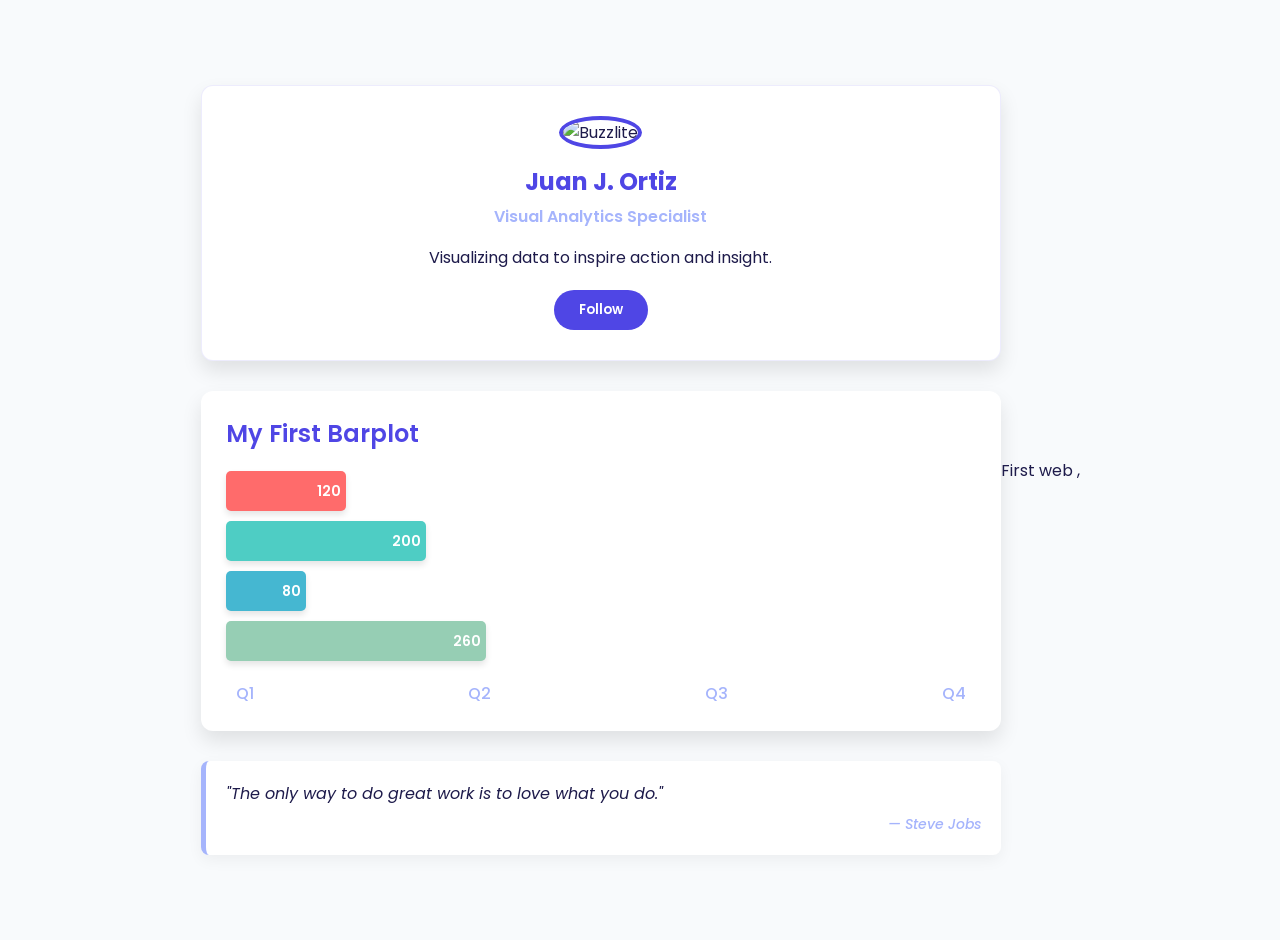
==== index.html @ 3d8ff2b3 "first website first files" ====
<!DOCTYPE html>
<html lang="en">
  <head>
    <meta charset="UTF-8" />
    <meta name="viewport" content="width=device-width, initial-scale=1.0" />
    <title>Buzzlite | Visual Analytics</title>
    <link rel="stylesheet" href="styles.css" />
    <link rel="preconnect" href="https://fonts.googleapis.com" />
    <link rel="preconnect" href="https://fonts.gstatic.com" crossorigin />
    <link href="https://fonts.googleapis.com/css2?family=Poppins:wght@300;400;600;700&display=swap" rel="stylesheet" />
  </head>
  <body>
    <div class="container">
      <div class="profile-card">
        <img
          src="https://picsum.photos/120/120"
          alt="Buzzlite"
          class="avatar"
        />
        <h2 class="name">Juan J. Ortiz</h2>
        <p class="title">Visual Analytics Specialist </p>
        <p class="bio">
          Visualizing data to inspire action and insight.
        </p>
        <button class="follow-btn">Follow</button>
      </div>

      <div class="chart-container">
        <h2 class="chart-title">My First Barplot</h2>
        <div id="chart"></div>
        <div class="chart-labels">
          <span>Q1</span>
          <span>Q2</span>
          <span>Q3</span>
          <span>Q4</span>
        </div>
      </div>

      <blockquote class="quote">
        "The only way to do great work is to love what you do."
        <cite>— Steve Jobs</cite>
      </blockquote>
    </div>
    <p> First web ,</p>
    <script>
      const data = [120, 200, 80, 260];
      const chart = document.getElementById("chart");
      const colors = ["#ff6b6b", "#4ecdc4", "#45b7d1", "#96ceb4"];

      data.forEach((value, index) => {
        const bar = document.createElement("div");
        bar.className = "bar";
        bar.style.width = `${value}px`;
        bar.style.backgroundColor = colors[index];
        bar.setAttribute("data-value", value);
        chart.appendChild(bar);
      });
    </script>
  </body>
</html>
---- styles.css ----
:root {
  --primary: #4f46e5; /* Indigo */
  --secondary: #a5b4fc; /* Light indigo */
  --dark: #1e1b4b; /* Dark indigo */
  --light: #f8fafc;
  --accent: #a5b4fc; /* Lighter indigo accent */
  --success: #10b981;
  --font-main: 'Poppins', sans-serif;
}

body {
  font-family: var(--font-main);
  background-color: var(--light);
  color: var(--dark);
  margin: 0;
  padding: 20px;
  display: flex;
  justify-content: center;
  align-items: center;
  min-height: 100vh;
}

.container {
  max-width: 800px;
  width: 100%;
  display: flex;
  flex-direction: column;
  gap: 30px;
}

.profile-card {
  background: white;
  border-radius: 12px;
  box-shadow: 0 10px 20px rgba(0, 0, 0, 0.1);
  padding: 30px;
  text-align: center;
  transition: transform 0.3s ease;
  border: 1px solid rgba(79, 70, 229, 0.1);
}

.profile-card:hover {
  transform: translateY(-5px);
  box-shadow: 0 14px 28px rgba(79, 70, 229, 0.2);
}

.avatar {
  border-radius: 50%;
  border: 4px solid var(--primary);
  margin-bottom: 15px;
  transition: border-color 0.3s ease;
}

.profile-card:hover .avatar {
  border-color: var(--accent);
}

.name {
  margin: 0;
  color: var(--primary);
  font-weight: 700;
  font-size: 24px;
}

.title {
  margin: 5px 0;
  color: var(--secondary);
  font-weight: 600;
  font-size: 16px;
}

.bio {
  color: var(--dark);
  margin-bottom: 20px;
  line-height: 1.6;
}

.follow-btn {
  background-color: var(--primary);
  color: white;
  border: none;
  padding: 10px 25px;
  border-radius: 50px;
  font-weight: 600;
  cursor: pointer;
  transition: all 0.3s ease;
  font-family: var(--font-main);
}

.follow-btn:hover {
  background-color: var(--accent);
  transform: scale(1.05);
}

.chart-container {
  background: white;
  border-radius: 12px;
  box-shadow: 0 10px 20px rgba(0, 0, 0, 0.1);
  padding: 25px;
}

.chart-title {
  margin-top: 0;
  color: var(--primary);
  font-weight: 600;
}

#chart {
  display: flex;
  flex-direction: column;
  gap: 10px;
  margin: 20px 0;
}

.bar {
  height: 40px;
  border-radius: 5px;
  transition: width 0.5s ease;
  position: relative;
  box-shadow: 0 4px 6px rgba(0, 0, 0, 0.1);
}

.bar::after {
  content: attr(data-value);
  position: absolute;
  right: 5px;
  top: 50%;
  transform: translateY(-50%);
  color: white;
  font-weight: 600;
  font-size: 14px;
}

.chart-labels {
  display: flex;
  justify-content: space-between;
  padding: 0 10px;
  color: var(--secondary);
  font-weight: 500;
}

.quote {
  background-color: white;
  border-left: 5px solid var(--accent);
  padding: 20px;
  margin: 0;
  font-style: italic;
  color: var(--dark);
  border-radius: 8px;
  box-shadow: 0 5px 15px rgba(0, 0, 0, 0.05);
}

cite {
  display: block;
  margin-top: 8px;
  font-size: 14px;
  color: var(--secondary);
  font-weight: 500;
  text-align: right;
}
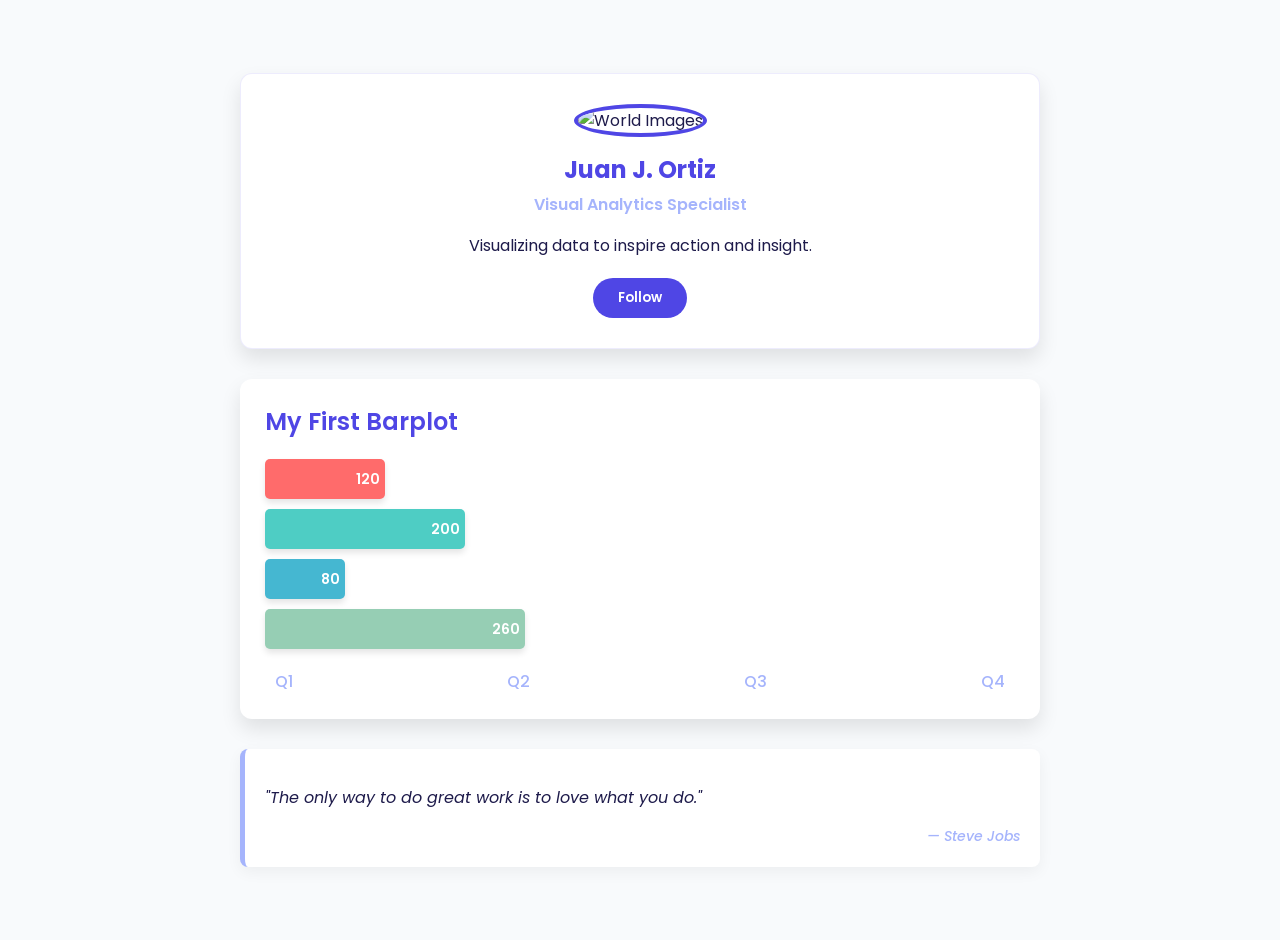
==== commit 5888c2c8: "my changes" ====
--- a/index.html
+++ b/index.html
@@ -3,45 +3,47 @@
   <head>
     <meta charset="UTF-8" />
     <meta name="viewport" content="width=device-width, initial-scale=1.0" />
-    <title>Buzzlite | Visual Analytics</title>
+    <meta name="description" content="Juan J. Ortiz - Visual Analytics Specialist" />
+    <title>Buzzlite | Visual Analytics Specialist</title>
     <link rel="stylesheet" href="styles.css" />
     <link rel="preconnect" href="https://fonts.googleapis.com" />
     <link rel="preconnect" href="https://fonts.gstatic.com" crossorigin />
     <link href="https://fonts.googleapis.com/css2?family=Poppins:wght@300;400;600;700&display=swap" rel="stylesheet" />
   </head>
   <body>
-    <div class="container">
-      <div class="profile-card">
+    <main class="container">
+      <section class="profile-card" aria-labelledby="profile-name">
         <img
           src="https://picsum.photos/120/120"
-          alt="Buzzlite"
+          alt="World Images"
           class="avatar"
+          width="120"
+          height="120"
         />
-        <h2 class="name">Juan J. Ortiz</h2>
-        <p class="title">Visual Analytics Specialist </p>
+        <h2 class="name" id="profile-name">Juan J. Ortiz</h2>
+        <p class="title">Visual Analytics Specialist</p>
         <p class="bio">
           Visualizing data to inspire action and insight.
         </p>
-        <button class="follow-btn">Follow</button>
-      </div>
+        <button class="follow-btn" aria-label="Follow Juan J. Ortiz">Follow</button>
+      </section>
 
-      <div class="chart-container">
-        <h2 class="chart-title">My First Barplot</h2>
-        <div id="chart"></div>
+      <section class="chart-container" aria-labelledby="chart-title">
+        <h2 class="chart-title" id="chart-title">My First Barplot</h2>
+        <div id="chart" role="img" aria-label="Bar chart showing quarterly data"></div>
         <div class="chart-labels">
           <span>Q1</span>
           <span>Q2</span>
           <span>Q3</span>
           <span>Q4</span>
         </div>
-      </div>
+      </section>
 
-      <blockquote class="quote">
-        "The only way to do great work is to love what you do."
+      <blockquote class="quote" cite="https://www.brainyquote.com/quotes/steve_jobs_100186">
+        <p>"The only way to do great work is to love what you do."</p>
         <cite>— Steve Jobs</cite>
       </blockquote>
-    </div>
-    <p> First web ,</p>
+    </main>
     <script>
       const data = [120, 200, 80, 260];
       const chart = document.getElementById("chart");
@@ -53,6 +55,7 @@
         bar.style.width = `${value}px`;
         bar.style.backgroundColor = colors[index];
         bar.setAttribute("data-value", value);
+        bar.setAttribute("aria-label", `Bar ${index + 1} with value ${value}`);
         chart.appendChild(bar);
       });
     </script>
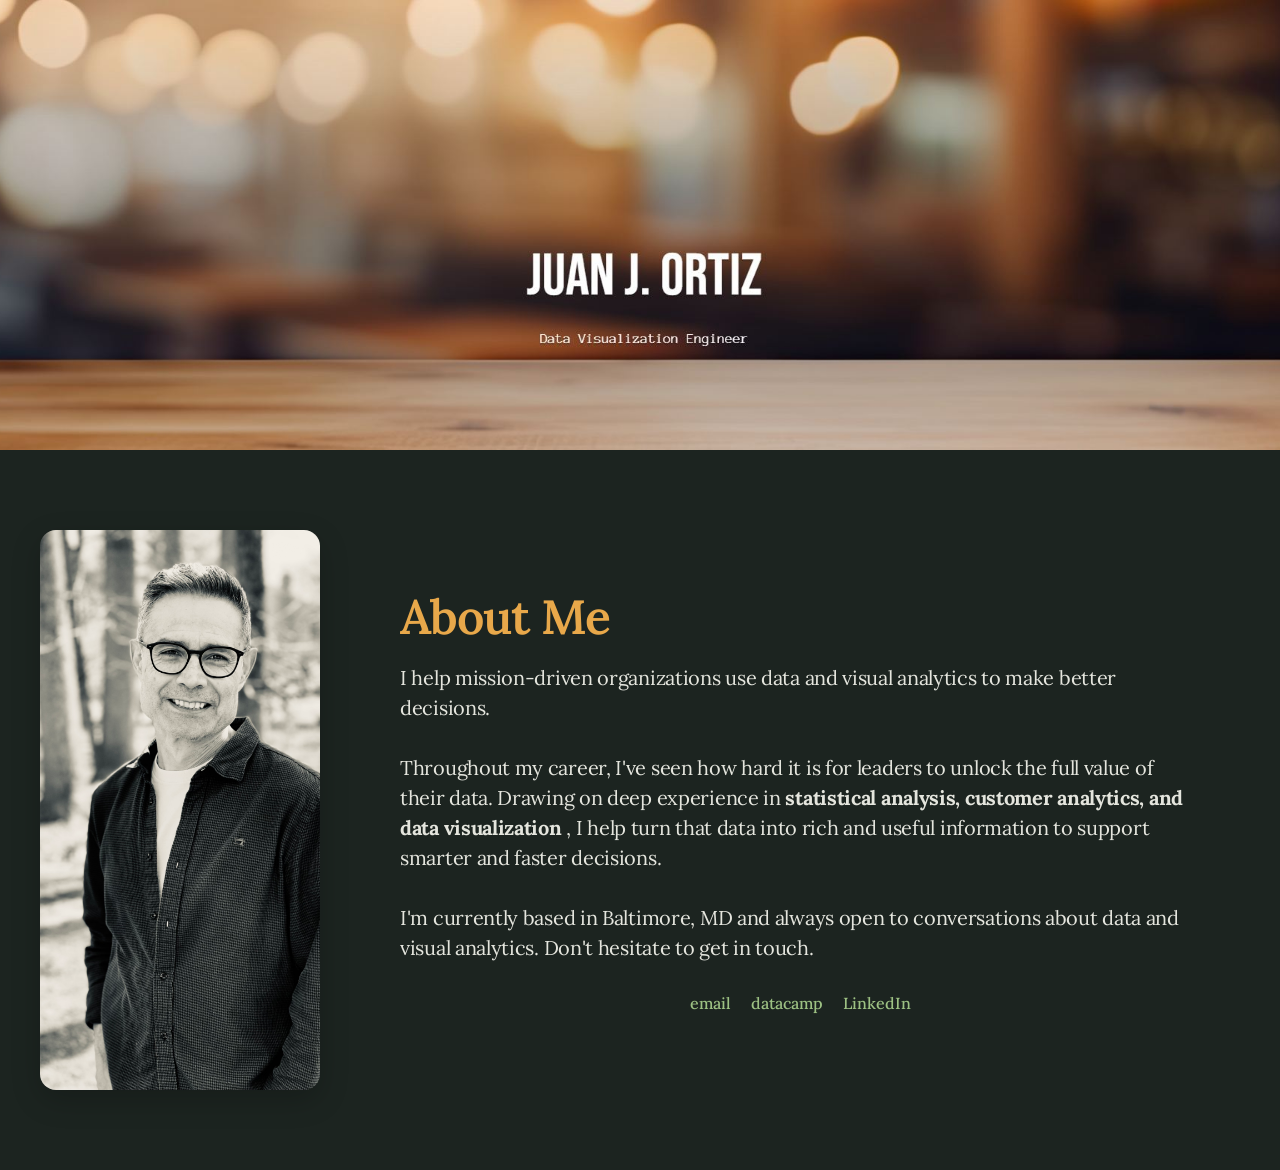
==== commit 7127a70c: "renamed index file" ====
--- a/index.html
+++ b/index.html
@@ -1,63 +1,40 @@
 <!DOCTYPE html>
 <html lang="en">
-  <head>
-    <meta charset="UTF-8" />
-    <meta name="viewport" content="width=device-width, initial-scale=1.0" />
-    <meta name="description" content="Juan J. Ortiz - Visual Analytics Specialist" />
-    <title>Buzzlite | Visual Analytics Specialist</title>
-    <link rel="stylesheet" href="styles.css" />
-    <link rel="preconnect" href="https://fonts.googleapis.com" />
-    <link rel="preconnect" href="https://fonts.gstatic.com" crossorigin />
-    <link href="https://fonts.googleapis.com/css2?family=Poppins:wght@300;400;600;700&display=swap" rel="stylesheet" />
-  </head>
-  <body>
-    <main class="container">
-      <section class="profile-card" aria-labelledby="profile-name">
-        <img
-          src="https://picsum.photos/120/120"
-          alt="World Images"
-          class="avatar"
-          width="120"
-          height="120"
-        />
-        <h2 class="name" id="profile-name">Juan J. Ortiz</h2>
-        <p class="title">Visual Analytics Specialist</p>
-        <p class="bio">
-          Visualizing data to inspire action and insight.
-        </p>
-        <button class="follow-btn" aria-label="Follow Juan J. Ortiz">Follow</button>
-      </section>
+<head>
+    <meta charset="UTF-8">
+    <meta name="viewport" content="width=device-width, initial-scale=1.0">
+    <meta name="description" content="Juan Ortiz - Data Visualization Engineer">
+    <title>Juan J. Ortiz</title>
+    <link rel="stylesheet" href="styles.css">
+    <link rel="preconnect" href="https://fonts.googleapis.com">
+    <link rel="preconnect" href="https://fonts.gstatic.com" crossorigin>
+    <link href="https://fonts.googleapis.com/css2?family=Lora:ital,wght@0,400;0,500;0,600;0,700;1,400;1,700&display=swap" rel="stylesheet">
+</head>
+<body>
+    <!-- Hero Section -->
+    <section class="hero-section"></section>
 
-      <section class="chart-container" aria-labelledby="chart-title">
-        <h2 class="chart-title" id="chart-title">My First Barplot</h2>
-        <div id="chart" role="img" aria-label="Bar chart showing quarterly data"></div>
-        <div class="chart-labels">
-          <span>Q1</span>
-          <span>Q2</span>
-          <span>Q3</span>
-          <span>Q4</span>
+    <!-- Content Section -->
+    <section class="content-section">
+        <img src="./assets/jjoo_bw.JPEG" alt="Juan J. Ortiz" class="avatar">
+        
+        <div class="content">
+            <h1>About Me</h1>
+            <p>I help mission-driven organizations use data and visual analytics to make better decisions.</p>
+            <p>
+                Throughout my career, I've seen how hard it is for leaders to unlock the full value 
+                of their data. Drawing on deep experience in <strong> statistical analysis, customer analytics, 
+                and data visualization </strong>, I help turn that data into rich and useful information to 
+                support smarter and faster decisions.
+            </p>
+            <p>I'm currently based in Baltimore, MD and always open to conversations about data and visual analytics.  
+                Don't hesitate to get in touch.</p>
+            <ul class="contact">
+                <li><a href="mailto:juanjortiz02@yahoo.com">email</a></li>
+                <li><a target="_blank" rel="noopener noreferrer" href="https://www.datacamp.com/portfolio/juanjortiz02">datacamp</a></li>
+                <li><a target="_blank" rel="noopener noreferrer" href="https://www.linkedin.com/in/buzzlite/">LinkedIn</a></li>
+            </ul>
         </div>
-      </section>
-
-      <blockquote class="quote" cite="https://www.brainyquote.com/quotes/steve_jobs_100186">
-        <p>"The only way to do great work is to love what you do."</p>
-        <cite>— Steve Jobs</cite>
-      </blockquote>
-    </main>
-    <script>
-      const data = [120, 200, 80, 260];
-      const chart = document.getElementById("chart");
-      const colors = ["#ff6b6b", "#4ecdc4", "#45b7d1", "#96ceb4"];
-
-      data.forEach((value, index) => {
-        const bar = document.createElement("div");
-        bar.className = "bar";
-        bar.style.width = `${value}px`;
-        bar.style.backgroundColor = colors[index];
-        bar.setAttribute("data-value", value);
-        bar.setAttribute("aria-label", `Bar ${index + 1} with value ${value}`);
-        chart.appendChild(bar);
-      });
-    </script>
-  </body>
+    </section>
+</body>
 </html>
--- a/styles.css
+++ b/styles.css
@@ -1,159 +1,121 @@
 :root {
-  --primary: #4f46e5; /* Indigo */
-  --secondary: #a5b4fc; /* Light indigo */
-  --dark: #1e1b4b; /* Dark indigo */
-  --light: #f8fafc;
-  --accent: #a5b4fc; /* Lighter indigo accent */
-  --success: #10b981;
-  --font-main: 'Poppins', sans-serif;
+  /* Color Palette */
+  --background: #1C2420;    /* Deep Forest */
+  --headings: #E8A84A;     /* Candle Light */
+  --body: #FAFAF2;         /* Ivory */
+  --accent: #9DC183;       /* Sage Green */
+  --library-green: #3D5C46; /* Moss Green */
+  --light: #FAFAF2;        /* Light text */
+
+  /* Typography */
+  --font-main: 'Lora', serif;
 }
 
+/* Base Styles */
 body {
   font-family: var(--font-main);
-  background-color: var(--light);
-  color: var(--dark);
   margin: 0;
-  padding: 20px;
+  padding: 0;
+  min-height: 100vh;
+  display: flex;
+  flex-direction: column;
+}
+
+/* Hero Section */
+.hero-section {
+  position: relative;
+  width: 100%;
+  height: 50vh;
+  min-height: 380px;
+  background-image: url('./assets/background_lights.jpg');
+  background-size: cover;
+  background-position: center;
   display: flex;
   justify-content: center;
   align-items: center;
-  min-height: 100vh;
 }
 
-.container {
-  max-width: 800px;
+/* Content Section */
+.content-section {
+  position: relative;
   width: 100%;
+  background-color: var(--background);
+  color: var(--body);
+  padding: 80px 20px;
   display: flex;
-  flex-direction: column;
-  gap: 30px;
+  flex-direction: row;
+  justify-content: center;
+  align-items: center;
+  flex: 1;
+  box-sizing: border-box;
 }
 
-.profile-card {
-  background: white;
-  border-radius: 12px;
-  box-shadow: 0 10px 20px rgba(0, 0, 0, 0.1);
-  padding: 30px;
-  text-align: center;
-  transition: transform 0.3s ease;
-  border: 1px solid rgba(79, 70, 229, 0.1);
+/* Avatar */
+.avatar {
+  border-radius: 16px;
+  border: none;
+  width: 280px;
+  height: 560px;
+  object-fit: cover;
+  object-position: center;
+  margin-right: 40px;
+  box-shadow: 0 10px 30px rgba(0, 0, 0, 0.2);
+  transition: all 0.3s ease;
+  position: relative;
+  z-index: 2;
 }
 
-.profile-card:hover {
-  transform: translateY(-5px);
-  box-shadow: 0 14px 28px rgba(79, 70, 229, 0.2);
+/* Content Container */
+.content {
+  position: relative;
+  z-index: 3;
+  text-align: left;
+  color: var(--light);
+  max-width: 800px;
+  padding: 40px;
 }
 
-.avatar {
-  border-radius: 50%;
-  border: 4px solid var(--primary);
-  margin-bottom: 15px;
-  transition: border-color 0.3s ease;
+.content h1 {
+  font-size: 3rem;
+  margin: 0;
+  font-weight: 600;
+  font-family: var(--font-main);
+  letter-spacing: -1px;
+  line-height: 1.1;
+  color: var(--headings);
 }
 
-.profile-card:hover .avatar {
-  border-color: var(--accent);
+.content p {
+  font-size: 1.25rem;
+  margin: 20px 0 30px;
+  opacity: 0.9;
+  font-family: var(--font-main);
+  font-weight: 400;
+  line-height: 1.5;
+  letter-spacing: -0.3px;
+  color: var(--body);
 }
 
-.name {
-  margin: 0;
-  color: var(--primary);
-  font-weight: 700;
-  font-size: 24px;
+/* Contact Links */
+.contact {
+  list-style: none;
+  padding: 0;
+  display: flex;
+  justify-content: center;
+  gap: 20px;
+  flex-wrap: wrap;
 }
 
-.title {
-  margin: 5px 0;
-  color: var(--secondary);
-  font-weight: 600;
-  font-size: 16px;
+.contact li a {
+  color: var(--accent);
+  text-decoration: none;
+  font-weight: 500;
+  transition: all 0.3s;
+  border-bottom: 2px solid transparent;
 }
 
-.bio {
-  color: var(--dark);
-  margin-bottom: 20px;
-  line-height: 1.6;
+.contact li a:hover {
+  color: var(--library-green);
+  transform: translateY(-2px);
+  border-bottom: 2px solid var(--library-green);
 }
-
-.follow-btn {
-  background-color: var(--primary);
-  color: white;
-  border: none;
-  padding: 10px 25px;
-  border-radius: 50px;
-  font-weight: 600;
-  cursor: pointer;
-  transition: all 0.3s ease;
-  font-family: var(--font-main);
-}
-
-.follow-btn:hover {
-  background-color: var(--accent);
-  transform: scale(1.05);
-}
-
-.chart-container {
-  background: white;
-  border-radius: 12px;
-  box-shadow: 0 10px 20px rgba(0, 0, 0, 0.1);
-  padding: 25px;
-}
-
-.chart-title {
-  margin-top: 0;
-  color: var(--primary);
-  font-weight: 600;
-}
-
-#chart {
-  display: flex;
-  flex-direction: column;
-  gap: 10px;
-  margin: 20px 0;
-}
-
-.bar {
-  height: 40px;
-  border-radius: 5px;
-  transition: width 0.5s ease;
-  position: relative;
-  box-shadow: 0 4px 6px rgba(0, 0, 0, 0.1);
-}
-
-.bar::after {
-  content: attr(data-value);
-  position: absolute;
-  right: 5px;
-  top: 50%;
-  transform: translateY(-50%);
-  color: white;
-  font-weight: 600;
-  font-size: 14px;
-}
-
-.chart-labels {
-  display: flex;
-  justify-content: space-between;
-  padding: 0 10px;
-  color: var(--secondary);
-  font-weight: 500;
-}
-
-.quote {
-  background-color: white;
-  border-left: 5px solid var(--accent);
-  padding: 20px;
-  margin: 0;
-  font-style: italic;
-  color: var(--dark);
-  border-radius: 8px;
-  box-shadow: 0 5px 15px rgba(0, 0, 0, 0.05);
-}
-
-cite {
-  display: block;
-  margin-top: 8px;
-  font-size: 14px;
-  color: var(--secondary);
-  font-weight: 500;
-  text-align: right;
-}
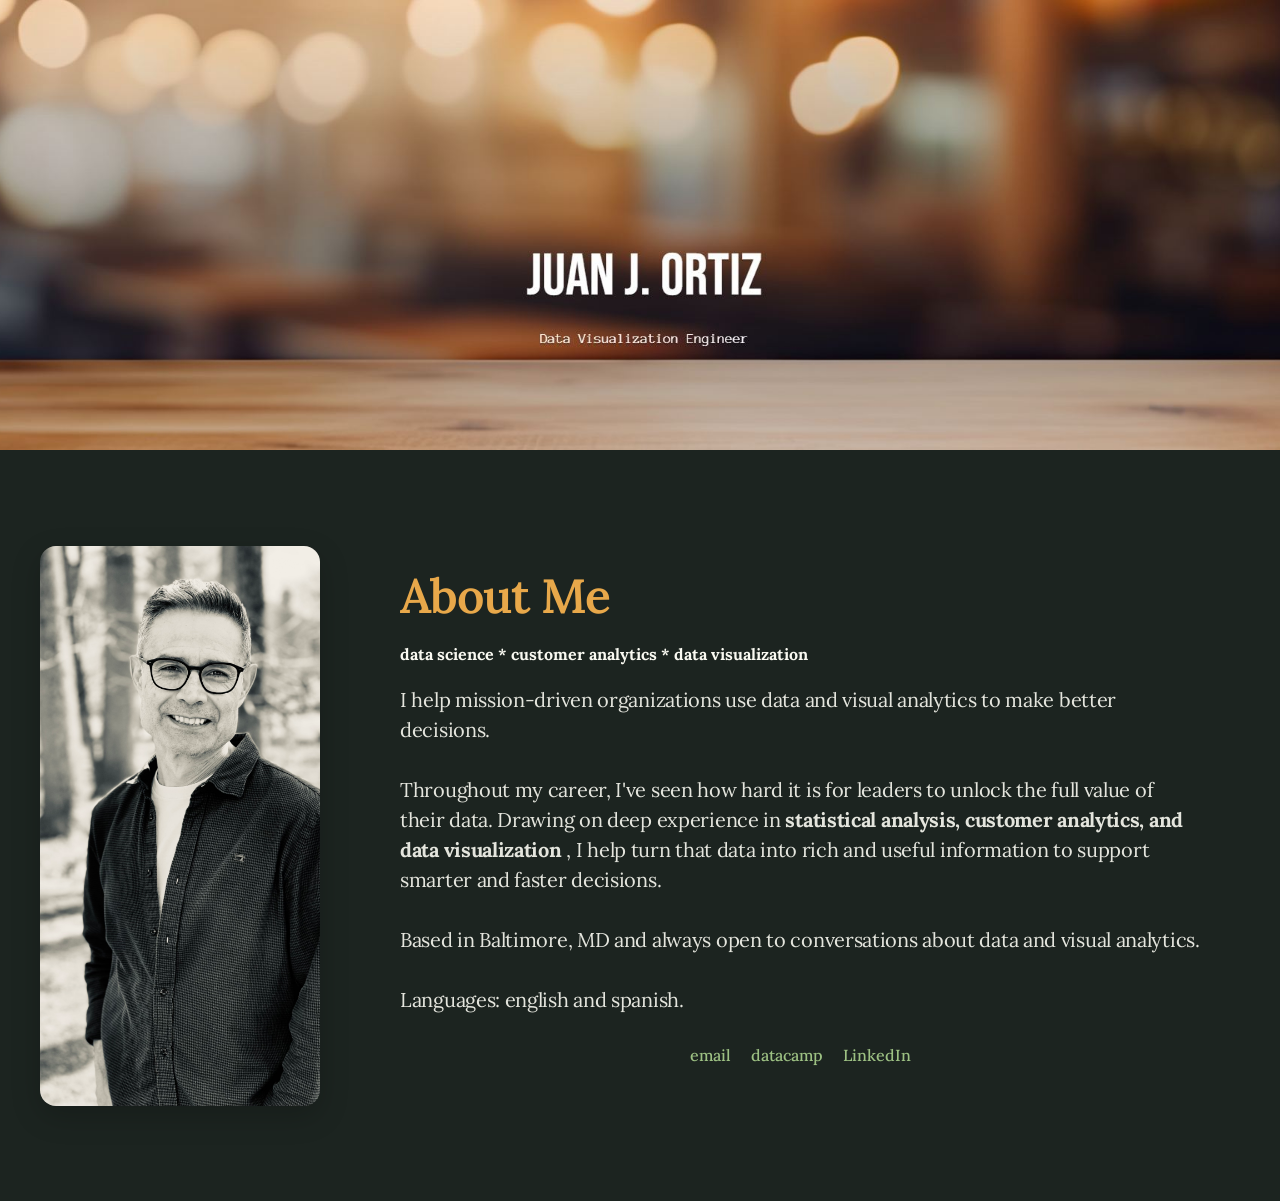
==== commit 1bca30d5: "add languages" ====
--- a/index.html
+++ b/index.html
@@ -20,6 +20,7 @@
         
         <div class="content">
             <h1>About Me</h1>
+            <h4>data science * customer analytics * data visualization</h4>
             <p>I help mission-driven organizations use data and visual analytics to make better decisions.</p>
             <p>
                 Throughout my career, I've seen how hard it is for leaders to unlock the full value 
@@ -27,8 +28,8 @@
                 and data visualization </strong>, I help turn that data into rich and useful information to 
                 support smarter and faster decisions.
             </p>
-            <p>I'm currently based in Baltimore, MD and always open to conversations about data and visual analytics.  
-                Don't hesitate to get in touch.</p>
+            <p>Based in Baltimore, MD and always open to conversations about data and visual analytics.</p>
+            <p>Languages: english and spanish.</p>
             <ul class="contact">
                 <li><a href="mailto:juanjortiz02@yahoo.com">email</a></li>
                 <li><a target="_blank" rel="noopener noreferrer" href="https://www.datacamp.com/portfolio/juanjortiz02">datacamp</a></li>
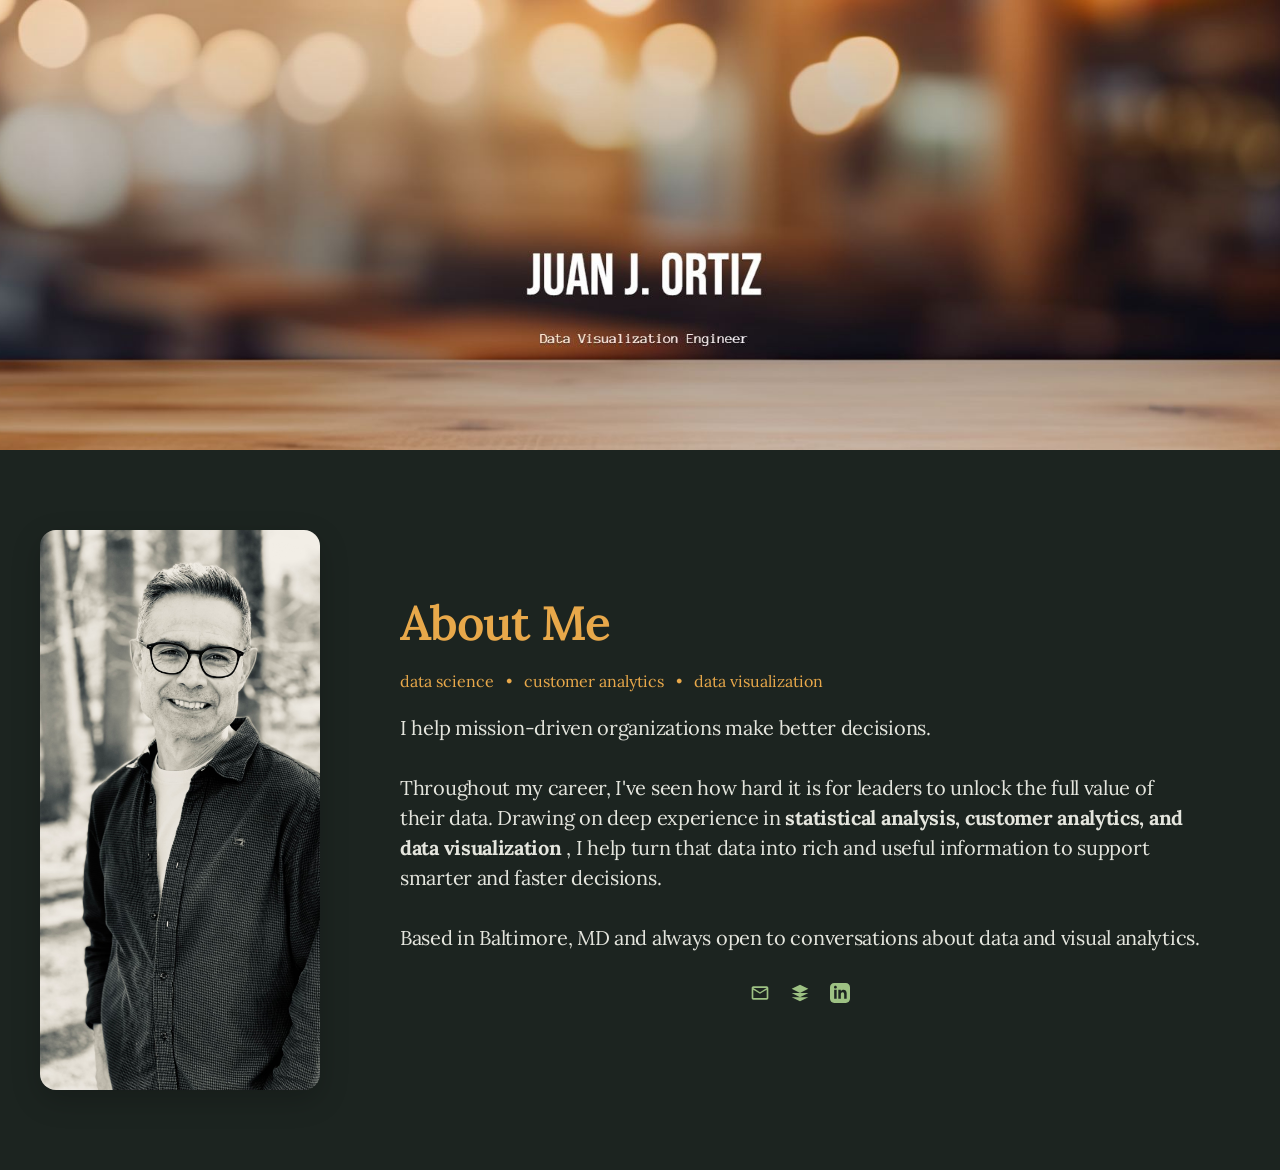
==== commit a941e7cc: "text changes" ====
--- a/index.html
+++ b/index.html
@@ -20,8 +20,10 @@
         
         <div class="content">
             <h1>About Me</h1>
-            <h4>data science * customer analytics * data visualization</h4>
-            <p>I help mission-driven organizations use data and visual analytics to make better decisions.</p>
+            <h4>
+                <span>data science</span> &bull; <span>customer analytics</span> &bull; <span>data visualization</span>
+            </h4>
+            <p>I help mission-driven organizations make better decisions.</p>
             <p>
                 Throughout my career, I've seen how hard it is for leaders to unlock the full value 
                 of their data. Drawing on deep experience in <strong> statistical analysis, customer analytics, 
@@ -29,11 +31,10 @@
                 support smarter and faster decisions.
             </p>
             <p>Based in Baltimore, MD and always open to conversations about data and visual analytics.</p>
-            <p>Languages: english and spanish.</p>
             <ul class="contact">
-                <li><a href="mailto:juanjortiz02@yahoo.com">email</a></li>
-                <li><a target="_blank" rel="noopener noreferrer" href="https://www.datacamp.com/portfolio/juanjortiz02">datacamp</a></li>
-                <li><a target="_blank" rel="noopener noreferrer" href="https://www.linkedin.com/in/buzzlite/">LinkedIn</a></li>
+                <li><a href="mailto:juanjortiz02@yahoo.com" aria-label="Email"><svg xmlns="http://www.w3.org/2000/svg" width="20" height="20" viewBox="0 0 24 24" fill="currentColor"><path d="M22 6c0-1.1-.9-2-2-2H4c-1.1 0-2 .9-2 2v12c0 1.1.9 2 2 2h16c1.1 0 2-.9 2-2V6zm-2 0l-8 5-8-5h16zm0 12H4V8l8 5 8-5v10z"/></svg></a></li>
+                <li><a target="_blank" rel="noopener noreferrer" href="https://www.datacamp.com/portfolio/juanjortiz02" aria-label="DataCamp"><svg xmlns="http://www.w3.org/2000/svg" width="20" height="20" viewBox="0 0 24 24" fill="currentColor"><path d="M12 2L2 7l10 5 10-5-10-5zM2 17l10 5 10-5M2 12l10 5 10-5"/></svg></a></li>
+                <li><a target="_blank" rel="noopener noreferrer" href="https://www.linkedin.com/in/buzzlite/" aria-label="LinkedIn"><svg xmlns="http://www.w3.org/2000/svg" width="20" height="20" viewBox="0 0 24 24" fill="currentColor"><path d="M19 0h-14c-2.761 0-5 2.239-5 5v14c0 2.761 2.239 5 5 5h14c2.762 0 5-2.239 5-5v-14c0-2.761-2.238-5-5-5zm-11 19h-3v-11h3v11zm-1.5-12.268c-.966 0-1.75-.79-1.75-1.764s.784-1.764 1.75-1.764 1.75.79 1.75 1.764-.783 1.764-1.75 1.764zm13.5 12.268h-3v-5.604c0-3.368-4-3.113-4 0v5.604h-3v-11h3v1.765c1.396-2.586 7-2.777 7 2.476v6.759z"/></svg></a></li>
             </ul>
         </div>
     </section>
--- a/styles.css
+++ b/styles.css
@@ -85,6 +85,16 @@
   color: var(--headings);
 }
 
+.content h4 {
+  font-weight: 400;
+  color: var(--headings);
+  word-spacing: 8px;
+}
+
+.content h4 span {
+  word-spacing: 0px;
+}
+
 .content p {
   font-size: 1.25rem;
   margin: 20px 0 30px;
